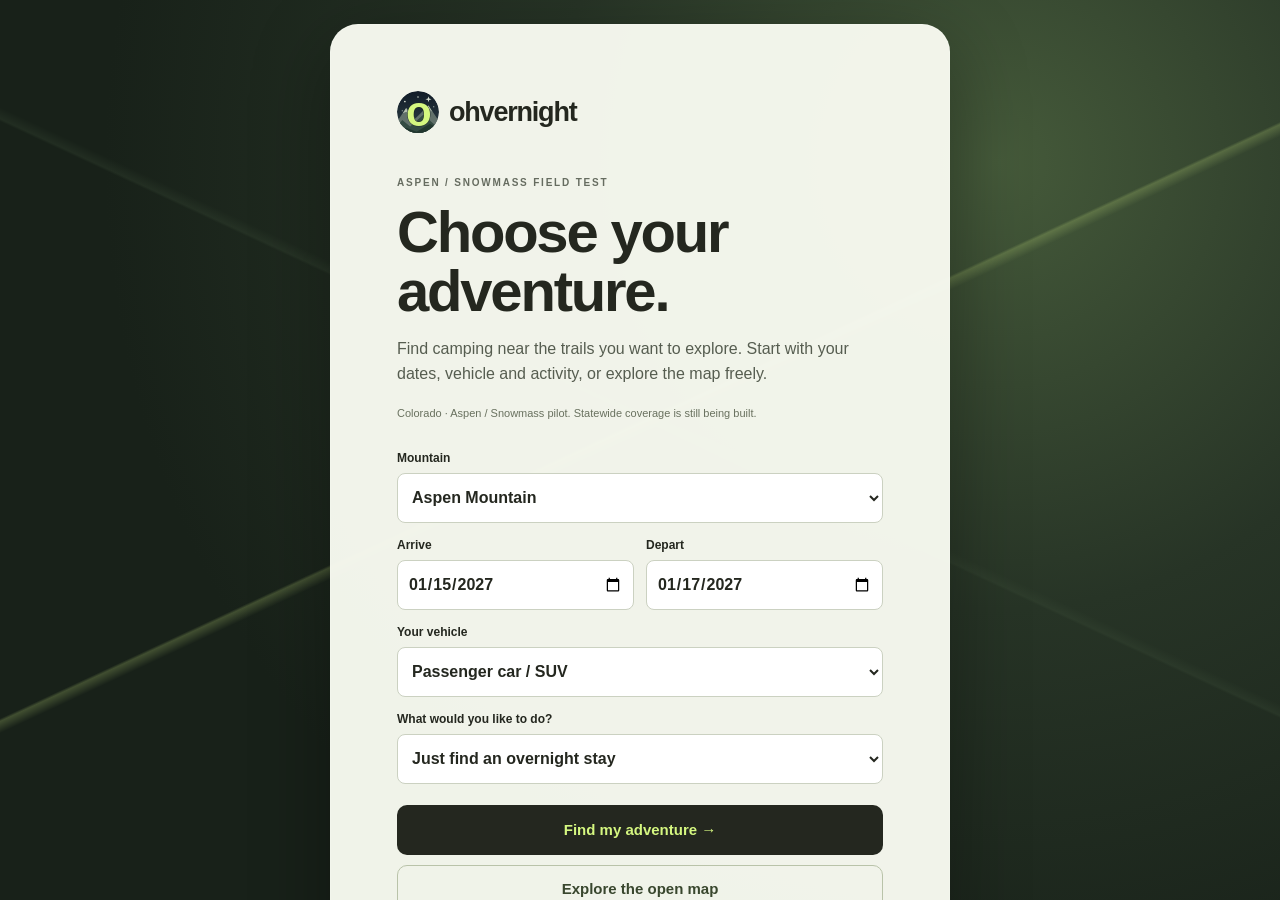
==== v2/index.html @ 372dfa8c "Add files via upload" ====
<!doctype html>
<html lang="en"><head>
<meta charset="utf-8"><meta name="viewport" content="width=device-width,initial-scale=1,viewport-fit=cover">
<meta name="description" content="Find an overnight plan near Aspen Snowmass. Compare vehicle access, seasonal restrictions and room backups on a satellite map.">
<meta name="robots" content="noindex,nofollow"><meta name="theme-color" content="#20241e">
<title>ohvernight v2 — Stay close. Know before you go.</title><link rel="icon" type="image/png" sizes="32x32" href="./favicon.png"><link rel="icon" type="image/svg+xml" sizes="any" href="./favicon.svg">
<link rel="stylesheet" href="./vendor/leaflet.css"><link rel="stylesheet" href="./styles.css?v=adventure-20260926">
</head><body>
<main id="app">
<section id="landing" class="landing" aria-labelledby="landing-title">
<div class="landing-card">
<a class="landing-brand" href="./" aria-label="ohvernight home"><img src="./assets/logo-mark.svg" width="42" height="42" alt="">ohvernight</a>
<span class="eyebrow">ASPEN / SNOWMASS FIELD TEST</span>
<h1 id="landing-title">Choose your adventure.</h1>
<p class="landing-lead">Find camping near the trails you want to explore. Start with your dates, vehicle and activity, or explore the map freely.</p>
<p class="landing-note">Colorado · Aspen / Snowmass pilot. Statewide coverage is still being built.</p>
<form id="landing-trip-form" class="landing-form">
<label>Mountain<select id="landing-resort"><option value="aspen">Aspen Mountain</option><option value="highlands">Aspen Highlands</option><option value="buttermilk">Buttermilk</option><option value="snowmass">Snowmass</option></select></label>
<div class="date-fields"><label>Arrive<input id="landing-arrive" type="date" required></label><label>Depart<input id="landing-depart" type="date" required></label></div>
<label>Your vehicle<select id="landing-vehicle"><option value="passenger_car">Passenger car / SUV</option><option value="high_clearance">High-clearance vehicle</option><option value="motorhome">Motorhome / RV</option></select></label>
<label>What would you like to do?<select id="landing-activity"><option value="">Just find an overnight stay</option></select></label>
<p id="landing-error" class="error" role="alert" hidden></p><button class="primary" type="submit">Find my adventure →</button>
</form>
<button id="landing-explore" class="landing-secondary" type="button">Explore the open map</button>
<p class="landing-note"><a href="./regions/douglas-co/">Explore Douglas County dirt biking & camping →</a> · field-test edition</p>
<p class="landing-note">The map helps you research. It does not replace the official source, current conditions, or local confirmation.</p>
</div>
</section>
<div id="map" aria-label="Interactive map of overnight options near Aspen Snowmass"></div>
<dialog id="adventure-dialog" aria-labelledby="adventure-title"><header><h1 id="adventure-title">Camping near your activity</h1><button id="close-adventure" class="close" type="button" aria-label="Close adventure results">×</button></header><p id="adventure-summary" role="status"></p><p class="muted">Research suggestions, not verified itineraries. Camping date and vehicle conflicts are shown. Trail use dates, closures and connecting access still need review. Distances are straight-line to mapped segments, not trailheads.</p><div id="adventure-results"></div><button id="change-adventure" class="primary" type="button">Change my adventure</button></dialog>
<header class="topbar"><a class="brand" href="./" aria-label="ohvernight home"><img class="brand-mark" src="./assets/logo-mark.svg" width="32" height="32" alt="">ohvernight<span class="beta">FIELD TEST</span></a><div class="topbar-actions"><button id="back-planner" class="back-button" type="button">Plan a trip</button><button id="edit-trip" class="trip-button" aria-haspopup="dialog"><span id="trip-caption">Aspen Mountain · Jan 15–17</span><span class="edit-label">Edit trip ↗</span></button></div></header>
<div class="map-tools" aria-label="Map controls"><div class="basemaps"><button id="satellite" aria-pressed="true">Satellite</button><button id="terrain" aria-pressed="false">Topo</button></div><button id="fit" aria-label="Fit all locations on map">Fit area</button><button id="zoom-in" aria-label="Zoom in">+</button><button id="zoom-out" aria-label="Zoom out">−</button></div>
<p id="map-status" class="map-status" role="status" hidden></p>
<button id="open-layers" class="back-button layers-button" type="button" aria-haspopup="dialog">Layers & legend</button>
<button id="open-trails" class="back-button trails-button" type="button" aria-haspopup="dialog">Find trails</button>
<dialog id="trail-browser" aria-labelledby="trail-browser-title">
<header><h1 id="trail-browser-title">Find a trail</h1><button id="close-trails" class="close" type="button" aria-label="Close trail search">×</button></header>
<p class="muted">Aspen-area Forest Service trails. Search here without hiding any map layers.</p>
<label>Trail name or number<input id="trail-query" type="search" placeholder="Try Snowmass" autocomplete="off"></label>
<label>Activity<select id="trail-activity"><option value="">All activities</option></select></label>
<p class="muted">Activity matches have a published managed or accepted use record. Dates, restrictions and current access still need checking.</p>
<p id="trail-results-count" role="status"></p><div id="trail-results"></div>
</dialog>
<dialog id="map-legend" class="map-legend" aria-labelledby="legend-title">
<div class="legend-heading"><div><span class="eyebrow">OPEN MAP</span><h2 id="legend-title">Layers & legend</h2></div><button id="legend-close" type="button" aria-label="Close layers">×</button></div>
<div id="legend-content">
<p class="legend-intro">Turn layers on or off. Colors explain what the map can tell you; they do not prove a place is legal to camp.</p>
<p class="legend-intro">All layers start on. Dates and vehicle choices do not hide map features. Tap a road or shaded area to learn more.</p>
<div id="legend-layers"></div>
<p id="layer-trip-status" class="legend-status"></p>
<p id="inventory-status" class="legend-status"></p>
</div>
</dialog>
<section id="sheet" class="sheet" aria-label="Overnight trip planner">
<div class="sheet-header"><button id="sheet-toggle" class="sheet-toggle" aria-expanded="false"><span class="handle" aria-hidden="true"></span><span class="eyebrow">ASPEN / SNOWMASS</span><span class="sheet-title">Find your overnight.<span id="sheet-action">Expand ↑</span></span></button><p id="results-summary" role="status">Loading sourced places…</p></div>
<div class="sheet-body">
<div id="trip-insight" class="insight"></div>
<details id="source-health" class="source-health" open><summary>What has been checked?</summary><div id="source-health-content"></div></details>
<nav class="filters" aria-label="Stay type"><button data-kind="all" aria-pressed="true">All</button><button data-kind="campground" aria-pressed="false">Campgrounds</button><button data-kind="dispersed" aria-pressed="false">Dispersed</button><button data-kind="lodging" aria-pressed="false">Rooms</button></nav>
<label class="check"><input id="show-conflicts" type="checkbox" checked> Include date / vehicle / stay-limit conflicts</label>
<section id="saved-plan" class="saved-plan" aria-label="Your saved plan"></section>
<div id="list" aria-label="Overnight locations"></div>
<section id="detail" class="detail" aria-live="polite"></section>
<footer><p>Availability is not checked. Satellite imagery does not show current snow or road conditions. List filters affect the list only; map layers have their own switches.</p><details><summary>Data & credits</summary><p>Imagery / topo: <a href="https://www.usgs.gov/programs/national-geospatial-program/national-map" target="_blank" rel="noopener noreferrer">USGS The National Map</a>. Location geometry: <a href="https://www.openstreetmap.org/copyright" target="_blank" rel="noopener noreferrer">© OpenStreetMap contributors</a>, ODbL.</p><p><a href="./overnight-options.json" download>Location data</a> · <a href="./map-data.json" download>Map source data</a> · <a href="./map-data-v2.json" download>Research data</a></p><p>Research areas are dated screening results, not campsite approvals. Camping assumes sleeping inside your vehicle; rooms are separate backups.</p></details></footer>
</div></section>
<dialog id="trip-dialog" aria-labelledby="trip-title"><form id="trip-form"><header><div><span class="eyebrow">MAKE IT YOUR TRIP</span><h1 id="trip-title">Where are you headed?</h1></div><button id="close-trip" type="button" class="close" aria-label="Close trip settings">×</button></header><label>Mountain<select id="resort"><option value="aspen">Aspen Mountain</option><option value="highlands">Aspen Highlands</option><option value="buttermilk">Buttermilk</option><option value="snowmass">Snowmass</option></select></label><div class="date-fields"><label>Arrive<input id="arrive" type="date" value="2027-01-15" required></label><label>Depart<input id="depart" type="date" value="2027-01-17" required></label></div><label>Your vehicle<select id="vehicle"><option value="passenger_car">Passenger car / SUV</option><option value="high_clearance">High-clearance vehicle</option><option value="motorhome">Motorhome / RV</option></select></label><p class="muted">We check mapped vehicle seasons and published setup requirements. Current snow, availability and overnight permission still need confirmation.</p><p id="trip-error" class="error" role="alert" hidden></p><button class="primary" type="submit">Update my trip →</button></form></dialog>
<noscript><p class="map-status">JavaScript is required to load places and evaluate your trip.</p></noscript>
</main><script src="./vendor/leaflet.js"></script><script src="./trip-rules.js"></script><script src="./trust.js?v=ridb-20260925"></script><script src="./map-layers.js?v=trails-20260925"></script><script src="./trail-discovery.js?v=adventure-20260926"></script><script src="./app.js?v=adventure-20260926"></script></body></html>
---- v2/vendor/leaflet.css ----
/* required styles */

.leaflet-pane,
.leaflet-tile,
.leaflet-marker-icon,
.leaflet-marker-shadow,
.leaflet-tile-container,
.leaflet-pane > svg,
.leaflet-pane > canvas,
.leaflet-zoom-box,
.leaflet-image-layer,
.leaflet-layer {
	position: absolute;
	left: 0;
	top: 0;
	}
.leaflet-container {
	overflow: hidden;
	}
.leaflet-tile,
.leaflet-marker-icon,
.leaflet-marker-shadow {
	-webkit-user-select: none;
	   -moz-user-select: none;
	        user-select: none;
	  -webkit-user-drag: none;
	}
/* Prevents IE11 from highlighting tiles in blue */
.leaflet-tile::selection {
	background: transparent;
}
/* Safari renders non-retina tile on retina better with this, but Chrome is worse */
.leaflet-safari .leaflet-tile {
	image-rendering: -webkit-optimize-contrast;
	}
/* hack that prevents hw layers "stretching" when loading new tiles */
.leaflet-safari .leaflet-tile-container {
	width: 1600px;
	height: 1600px;
	-webkit-transform-origin: 0 0;
	}
.leaflet-marker-icon,
.leaflet-marker-shadow {
	display: block;
	}
/* .leaflet-container svg: reset svg max-width decleration shipped in Joomla! (joomla.org) 3.x */
/* .leaflet-container img: map is broken in FF if you have max-width: 100% on tiles */
.leaflet-container .leaflet-overlay-pane svg {
	max-width: none !important;
	max-height: none !important;
	}
.leaflet-container .leaflet-marker-pane img,
.leaflet-container .leaflet-shadow-pane img,
.leaflet-container .leaflet-tile-pane img,
.leaflet-container img.leaflet-image-layer,
.leaflet-container .leaflet-tile {
	max-width: none !important;
	max-height: none !important;
	width: auto;
	padding: 0;
	}

.leaflet-container img.leaflet-tile {
	/* See: https://bugs.chromium.org/p/chromium/issues/detail?id=600120 */
	mix-blend-mode: plus-lighter;
}

.leaflet-container.leaflet-touch-zoom {
	-ms-touch-action: pan-x pan-y;
	touch-action: pan-x pan-y;
	}
.leaflet-container.leaflet-touch-drag {
	-ms-touch-action: pinch-zoom;
	/* Fallback for FF which doesn't support pinch-zoom */
	touch-action: none;
	touch-action: pinch-zoom;
}
.leaflet-container.leaflet-touch-drag.leaflet-touch-zoom {
	-ms-touch-action: none;
	touch-action: none;
}
.leaflet-container {
	-webkit-tap-highlight-color: transparent;
}
.leaflet-container a {
	-webkit-tap-highlight-color: rgba(51, 181, 229, 0.4);
}
.leaflet-tile {
	filter: inherit;
	visibility: hidden;
	}
.leaflet-tile-loaded {
	visibility: inherit;
	}
.leaflet-zoom-box {
	width: 0;
	height: 0;
	-moz-box-sizing: border-box;
	     box-sizing: border-box;
	z-index: 800;
	}
/* workaround for https://bugzilla.mozilla.org/show_bug.cgi?id=888319 */
.leaflet-overlay-pane svg {
	-moz-user-select: none;
	}

.leaflet-pane         { z-index: 400; }

.leaflet-tile-pane    { z-index: 200; }
.leaflet-overlay-pane { z-index: 400; }
.leaflet-shadow-pane  { z-index: 500; }
.leaflet-marker-pane  { z-index: 600; }
.leaflet-tooltip-pane   { z-index: 650; }
.leaflet-popup-pane   { z-index: 700; }

.leaflet-map-pane canvas { z-index: 100; }
.leaflet-map-pane svg    { z-index: 200; }

.leaflet-vml-shape {
	width: 1px;
	height: 1px;
	}
.lvml {
	behavior: url(#default#VML);
	display: inline-block;
	position: absolute;
	}


/* control positioning */

.leaflet-control {
	position: relative;
	z-index: 800;
	pointer-events: visiblePainted; /* IE 9-10 doesn't have auto */
	pointer-events: auto;
	}
.leaflet-top,
.leaflet-bottom {
	position: absolute;
	z-index: 1000;
	pointer-events: none;
	}
.leaflet-top {
	top: 0;
	}
.leaflet-right {
	right: 0;
	}
.leaflet-bottom {
	bottom: 0;
	}
.leaflet-left {
	left: 0;
	}
.leaflet-control {
	float: left;
	clear: both;
	}
.leaflet-right .leaflet-control {
	float: right;
	}
.leaflet-top .leaflet-control {
	margin-top: 10px;
	}
.leaflet-bottom .leaflet-control {
	margin-bottom: 10px;
	}
.leaflet-left .leaflet-control {
	margin-left: 10px;
	}
.leaflet-right .leaflet-control {
	margin-right: 10px;
	}


/* zoom and fade animations */

.leaflet-fade-anim .leaflet-popup {
	opacity: 0;
	-webkit-transition: opacity 0.2s linear;
	   -moz-transition: opacity 0.2s linear;
	        transition: opacity 0.2s linear;
	}
.leaflet-fade-anim .leaflet-map-pane .leaflet-popup {
	opacity: 1;
	}
.leaflet-zoom-animated {
	-webkit-transform-origin: 0 0;
	    -ms-transform-origin: 0 0;
	        transform-origin: 0 0;
	}
svg.leaflet-zoom-animated {
	will-change: transform;
}

.leaflet-zoom-anim .leaflet-zoom-animated {
	-webkit-transition: -webkit-transform 0.25s cubic-bezier(0,0,0.25,1);
	   -moz-transition:    -moz-transform 0.25s cubic-bezier(0,0,0.25,1);
	        transition:         transform 0.25s cubic-bezier(0,0,0.25,1);
	}
.leaflet-zoom-anim .leaflet-tile,
.leaflet-pan-anim .leaflet-tile {
	-webkit-transition: none;
	   -moz-transition: none;
	        transition: none;
	}

.leaflet-zoom-anim .leaflet-zoom-hide {
	visibility: hidden;
	}


/* cursors */

.leaflet-interactive {
	cursor: pointer;
	}
.leaflet-grab {
	cursor: -webkit-grab;
	cursor:    -moz-grab;
	cursor:         grab;
	}
.leaflet-crosshair,
.leaflet-crosshair .leaflet-interactive {
	cursor: crosshair;
	}
.leaflet-popup-pane,
.leaflet-control {
	cursor: auto;
	}
.leaflet-dragging .leaflet-grab,
.leaflet-dragging .leaflet-grab .leaflet-interactive,
.leaflet-dragging .leaflet-marker-draggable {
	cursor: move;
	cursor: -webkit-grabbing;
	cursor:    -moz-grabbing;
	cursor:         grabbing;
	}

/* marker & overlays interactivity */
.leaflet-marker-icon,
.leaflet-marker-shadow,
.leaflet-image-layer,
.leaflet-pane > svg path,
.leaflet-tile-container {
	pointer-events: none;
	}

.leaflet-marker-icon.leaflet-interactive,
.leaflet-image-layer.leaflet-interactive,
.leaflet-pane > svg path.leaflet-interactive,
svg.leaflet-image-layer.leaflet-interactive path {
	pointer-events: visiblePainted; /* IE 9-10 doesn't have auto */
	pointer-events: auto;
	}

/* visual tweaks */

.leaflet-container {
	background: #ddd;
	outline-offset: 1px;
	}
.leaflet-container a {
	color: #0078A8;
	}
.leaflet-zoom-box {
	border: 2px dotted #38f;
	background: rgba(255,255,255,0.5);
	}


/* general typography */
.leaflet-container {
	font-family: "Helvetica Neue", Arial, Helvetica, sans-serif;
	font-size: 12px;
	font-size: 0.75rem;
	line-height: 1.5;
	}


/* general toolbar styles */

.leaflet-bar {
	box-shadow: 0 1px 5px rgba(0,0,0,0.65);
	border-radius: 4px;
	}
.leaflet-bar a {
	background-color: #fff;
	border-bottom: 1px solid #ccc;
	width: 26px;
	height: 26px;
	line-height: 26px;
	display: block;
	text-align: center;
	text-decoration: none;
	color: black;
	}
.leaflet-bar a,
.leaflet-control-layers-toggle {
	background-position: 50% 50%;
	background-repeat: no-repeat;
	display: block;
	}
.leaflet-bar a:hover,
.leaflet-bar a:focus {
	background-color: #f4f4f4;
	}
.leaflet-bar a:first-child {
	border-top-left-radius: 4px;
	border-top-right-radius: 4px;
	}
.leaflet-bar a:last-child {
	border-bottom-left-radius: 4px;
	border-bottom-right-radius: 4px;
	border-bottom: none;
	}
.leaflet-bar a.leaflet-disabled {
	cursor: default;
	background-color: #f4f4f4;
	color: #bbb;
	}

.leaflet-touch .leaflet-bar a {
	width: 30px;
	height: 30px;
	line-height: 30px;
	}
.leaflet-touch .leaflet-bar a:first-child {
	border-top-left-radius: 2px;
	border-top-right-radius: 2px;
	}
.leaflet-touch .leaflet-bar a:last-child {
	border-bottom-left-radius: 2px;
	border-bottom-right-radius: 2px;
	}

/* zoom control */

.leaflet-control-zoom-in,
.leaflet-control-zoom-out {
	font: bold 18px 'Lucida Console', Monaco, monospace;
	text-indent: 1px;
	}

.leaflet-touch .leaflet-control-zoom-in, .leaflet-touch .leaflet-control-zoom-out  {
	font-size: 22px;
	}


/* layers control */

.leaflet-control-layers {
	box-shadow: 0 1px 5px rgba(0,0,0,0.4);
	background: #fff;
	border-radius: 5px;
	}
.leaflet-control-layers-toggle {
	background-image: url(images/layers.png);
	width: 36px;
	height: 36px;
	}
.leaflet-retina .leaflet-control-layers-toggle {
	background-image: url(images/layers-2x.png);
	background-size: 26px 26px;
	}
.leaflet-touch .leaflet-control-layers-toggle {
	width: 44px;
	height: 44px;
	}
.leaflet-control-layers .leaflet-control-layers-list,
.leaflet-control-layers-expanded .leaflet-control-layers-toggle {
	display: none;
	}
.leaflet-control-layers-expanded .leaflet-control-layers-list {
	display: block;
	position: relative;
	}
.leaflet-control-layers-expanded {
	padding: 6px 10px 6px 6px;
	color: #333;
	background: #fff;
	}
.leaflet-control-layers-scrollbar {
	overflow-y: scroll;
	overflow-x: hidden;
	padding-right: 5px;
	}
.leaflet-control-layers-selector {
	margin-top: 2px;
	position: relative;
	top: 1px;
	}
.leaflet-control-layers label {
	display: block;
	font-size: 13px;
	font-size: 1.08333em;
	}
.leaflet-control-layers-separator {
	height: 0;
	border-top: 1px solid #ddd;
	margin: 5px -10px 5px -6px;
	}

/* Default icon URLs */
.leaflet-default-icon-path { /* used only in path-guessing heuristic, see L.Icon.Default */
	background-image: url(images/marker-icon.png);
	}


/* attribution and scale controls */

.leaflet-container .leaflet-control-attribution {
	background: #fff;
	background: rgba(255, 255, 255, 0.8);
	margin: 0;
	}
.leaflet-control-attribution,
.leaflet-control-scale-line {
	padding: 0 5px;
	color: #333;
	line-height: 1.4;
	}
.leaflet-control-attribution a {
	text-decoration: none;
	}
.leaflet-control-attribution a:hover,
.leaflet-control-attribution a:focus {
	text-decoration: underline;
	}
.leaflet-attribution-flag {
	display: inline !important;
	vertical-align: baseline !important;
	width: 1em;
	height: 0.6669em;
	}
.leaflet-left .leaflet-control-scale {
	margin-left: 5px;
	}
.leaflet-bottom .leaflet-control-scale {
	margin-bottom: 5px;
	}
.leaflet-control-scale-line {
	border: 2px solid #777;
	border-top: none;
	line-height: 1.1;
	padding: 2px 5px 1px;
	white-space: nowrap;
	-moz-box-sizing: border-box;
	     box-sizing: border-box;
	background: rgba(255, 255, 255, 0.8);
	text-shadow: 1px 1px #fff;
	}
.leaflet-control-scale-line:not(:first-child) {
	border-top: 2px solid #777;
	border-bottom: none;
	margin-top: -2px;
	}
.leaflet-control-scale-line:not(:first-child):not(:last-child) {
	border-bottom: 2px solid #777;
	}

.leaflet-touch .leaflet-control-attribution,
.leaflet-touch .leaflet-control-layers,
.leaflet-touch .leaflet-bar {
	box-shadow: none;
	}
.leaflet-touch .leaflet-control-layers,
.leaflet-touch .leaflet-bar {
	border: 2px solid rgba(0,0,0,0.2);
	background-clip: padding-box;
	}


/* popup */

.leaflet-popup {
	position: absolute;
	text-align: center;
	margin-bottom: 20px;
	}
.leaflet-popup-content-wrapper {
	padding: 1px;
	text-align: left;
	border-radius: 12px;
	}
.leaflet-popup-content {
	margin: 13px 24px 13px 20px;
	line-height: 1.3;
	font-size: 13px;
	font-size: 1.08333em;
	min-height: 1px;
	}
.leaflet-popup-content p {
	margin: 17px 0;
	margin: 1.3em 0;
	}
.leaflet-popup-tip-container {
	width: 40px;
	height: 20px;
	position: absolute;
	left: 50%;
	margin-top: -1px;
	margin-left: -20px;
	overflow: hidden;
	pointer-events: none;
	}
.leaflet-popup-tip {
	width: 17px;
	height: 17px;
	padding: 1px;

	margin: -10px auto 0;
	pointer-events: auto;

	-webkit-transform: rotate(45deg);
	   -moz-transform: rotate(45deg);
	    -ms-transform: rotate(45deg);
	        transform: rotate(45deg);
	}
.leaflet-popup-content-wrapper,
.leaflet-popup-tip {
	background: white;
	color: #333;
	box-shadow: 0 3px 14px rgba(0,0,0,0.4);
	}
.leaflet-container a.leaflet-popup-close-button {
	position: absolute;
	top: 0;
	right: 0;
	border: none;
	text-align: center;
	width: 24px;
	height: 24px;
	font: 16px/24px Tahoma, Verdana, sans-serif;
	color: #757575;
	text-decoration: none;
	background: transparent;
	}
.leaflet-container a.leaflet-popup-close-button:hover,
.leaflet-container a.leaflet-popup-close-button:focus {
	color: #585858;
	}
.leaflet-popup-scrolled {
	overflow: auto;
	}

.leaflet-oldie .leaflet-popup-content-wrapper {
	-ms-zoom: 1;
	}
.leaflet-oldie .leaflet-popup-tip {
	width: 24px;
	margin: 0 auto;

	-ms-filter: "progid:DXImageTransform.Microsoft.Matrix(M11=0.70710678, M12=0.70710678, M21=-0.70710678, M22=0.70710678)";
	filter: progid:DXImageTransform.Microsoft.Matrix(M11=0.70710678, M12=0.70710678, M21=-0.70710678, M22=0.70710678);
	}

.leaflet-oldie .leaflet-control-zoom,
.leaflet-oldie .leaflet-control-layers,
.leaflet-oldie .leaflet-popup-content-wrapper,
.leaflet-oldie .leaflet-popup-tip {
	border: 1px solid #999;
	}


/* div icon */

.leaflet-div-icon {
	background: #fff;
	border: 1px solid #666;
	}


/* Tooltip */
/* Base styles for the element that has a tooltip */
.leaflet-tooltip {
	position: absolute;
	padding: 6px;
	background-color: #fff;
	border: 1px solid #fff;
	border-radius: 3px;
	color: #222;
	white-space: nowrap;
	-webkit-user-select: none;
	-moz-user-select: none;
	-ms-user-select: none;
	user-select: none;
	pointer-events: none;
	box-shadow: 0 1px 3px rgba(0,0,0,0.4);
	}
.leaflet-tooltip.leaflet-interactive {
	cursor: pointer;
	pointer-events: auto;
	}
.leaflet-tooltip-top:before,
.leaflet-tooltip-bottom:before,
.leaflet-tooltip-left:before,
.leaflet-tooltip-right:before {
	position: absolute;
	pointer-events: none;
	border: 6px solid transparent;
	background: transparent;
	content: "";
	}

/* Directions */

.leaflet-tooltip-bottom {
	margin-top: 6px;
}
.leaflet-tooltip-top {
	margin-top: -6px;
}
.leaflet-tooltip-bottom:before,
.leaflet-tooltip-top:before {
	left: 50%;
	margin-left: -6px;
	}
.leaflet-tooltip-top:before {
	bottom: 0;
	margin-bottom: -12px;
	border-top-color: #fff;
	}
.leaflet-tooltip-bottom:before {
	top: 0;
	margin-top: -12px;
	margin-left: -6px;
	border-bottom-color: #fff;
	}
.leaflet-tooltip-left {
	margin-left: -6px;
}
.leaflet-tooltip-right {
	margin-left: 6px;
}
.leaflet-tooltip-left:before,
.leaflet-tooltip-right:before {
	top: 50%;
	margin-top: -6px;
	}
.leaflet-tooltip-left:before {
	right: 0;
	margin-right: -12px;
	border-left-color: #fff;
	}
.leaflet-tooltip-right:before {
	left: 0;
	margin-left: -12px;
	border-right-color: #fff;
	}

/* Printing */

@media print {
	/* Prevent printers from removing background-images of controls. */
	.leaflet-control {
		-webkit-print-color-adjust: exact;
		print-color-adjust: exact;
		}
	}
---- v2/styles.css ----
:root{color-scheme:light;--ink:#24271f;--muted:#666c60;--line:#e2e4dc;--paper:#fafbf6;--lime:#d5f780;--red:#a24733;--amber:#856419;font:15px/1.5 -apple-system,BlinkMacSystemFont,'Segoe UI',sans-serif;color:var(--ink)}*{box-sizing:border-box}body{margin:0}button,input,select{font:inherit}button{cursor:pointer}button,a,input,select,summary{-webkit-tap-highlight-color:transparent}button:focus-visible,a:focus-visible,summary:focus-visible{outline:3px solid #567824;outline-offset:3px}button{color:inherit}a{color:inherit;text-underline-offset:3px}p,h1,h2,h3{margin:0}button{min-height:44px}button:disabled{opacity:.55;cursor:default}[hidden]{display:none!important}#app,#map{position:fixed;inset:0}#map{background:#343e30;z-index:0}#map .leaflet-container{font:inherit}.topbar{position:absolute;top:max(20px,env(safe-area-inset-top));left:24px;right:24px;display:flex;align-items:center;justify-content:space-between;gap:20px;z-index:500;pointer-events:none}.topbar>*{pointer-events:auto}.brand{display:flex;align-items:center;gap:9px;color:white;text-decoration:none;font-size:27px;font-weight:750;letter-spacing:-1.3px;text-shadow:0 2px 12px #0009}.brand-mark{display:inline-flex;width:32px;height:32px;align-items:center;justify-content:center;background:var(--lime);color:#27331b;border-radius:50%;font-size:32px;line-height:1;text-shadow:none;box-shadow:inset -8px 1px 0 #a1c650}.beta{font-size:9px;letter-spacing:1.1px;font-weight:600;border:1px solid #ffffff75;border-radius:4px;padding:3px 5px;margin-left:7px}.trip-button{background:#fafbf6f5;border:0;border-radius:50px;padding:12px 18px;box-shadow:0 4px 24px #0002;display:flex;align-items:center;gap:25px;font-size:13px;font-weight:650}.edit-label{color:#596544;font-size:12px}.sheet{position:absolute;top:90px;bottom:22px;left:24px;width:380px;z-index:500;display:flex;flex-direction:column;overflow:hidden;border-radius:20px;background:var(--paper);box-shadow:0 12px 48px #0003}.sheet-header{padding:24px 22px 18px;border-bottom:1px solid var(--line);flex:none}.sheet-toggle{width:100%;text-align:left;background:none;border:0;padding:0;cursor:default}.eyebrow{font-size:10px;font-weight:750;letter-spacing:1.8px;color:var(--muted);display:block}.sheet-title{display:flex;justify-content:space-between;align-items:center;font-size:25px;font-weight:700;letter-spacing:-.9px;margin-top:4px}#sheet-action,.handle{display:none}#results-summary{font-size:12px;color:var(--muted);margin-top:8px}.sheet-body{overflow-y:auto;overscroll-behavior:contain;padding:18px 20px 24px;scrollbar-width:thin}.insight{border-left:3px solid #9bbb68;padding:2px 0 2px 12px;font-size:13px;margin-bottom:17px}.insight strong{display:block;font-size:14px;margin-bottom:4px}.text-button{border:0;background:none;text-decoration:underline;padding:3px 0;font-size:12px;min-height:35px}.filters{display:flex;gap:4px;background:#ecefe6;border-radius:30px;padding:4px}.filters button{border:0;border-radius:24px;background:transparent;padding:6px 10px;font-size:12px;min-height:36px;flex:1}.filters button[aria-pressed=true]{background:var(--ink);color:white}.check{font-size:12px;display:flex;align-items:center;gap:8px;margin:10px 0;min-height:36px}.check input{accent-color:#567824;width:17px;height:17px}.place-card{display:block;width:100%;text-align:left;border:1px solid var(--line);border-radius:12px;padding:14px;background:white;margin:9px 0;transition:border-color .15s,background .15s}.place-card[aria-pressed=true]{border-color:#526a32;background:#f1f6e7;box-shadow:inset 3px 0 #5c7639}.card-top{display:flex;align-items:center;justify-content:space-between;gap:8px;font-size:10px;font-weight:650;color:var(--muted);letter-spacing:.3px}.place-card h3{font-size:15px;line-height:1.3;margin:7px 0;font-weight:650;letter-spacing:-.25px}.status{font-size:11px;display:inline-block;color:var(--amber);background:#f5edd5;padding:3px 7px;border-radius:5px}.status.conflict{color:var(--red);background:#f5e6de}.distance{font-weight:400;letter-spacing:0;font-size:11px;white-space:nowrap}.saved-plan:empty{display:none}.saved-plan{margin:16px 0;border:1px solid #c4d2aa;padding:12px;border-radius:10px;background:#eef4e4;font-size:12px}.saved-plan h2{font-size:12px;text-transform:uppercase;letter-spacing:1px;margin-bottom:8px}.plan-row{display:flex;gap:8px;align-items:center;margin-top:8px}.plan-row span{flex:1}.plan-row button{background:none;border:0;font-size:12px}.plan-row small{display:block;color:var(--muted)}.detail{margin-top:22px;padding-top:20px;border-top:1px solid var(--line)}.detail h2{font-size:22px;line-height:1.2;letter-spacing:-.5px;margin:8px 0 12px}.detail p{font-size:13px;margin:12px 0}.detail ul{padding-left:17px;font-size:12px;color:var(--muted)}.detail .why{font-size:14px;border-left:3px solid #a8bc80;padding-left:12px}.detail h3{font-size:12px;margin-top:17px;text-transform:uppercase;letter-spacing:.8px}.actions{display:flex;gap:8px;margin:15px 0}.actions button{flex:1;border:1px solid #cbd1bf;border-radius:8px;background:#edf3e3;font-size:12px;padding:8px}.actions button[aria-pressed=true]{background:var(--ink);color:var(--lime)}.links{display:flex;gap:15px;flex-wrap:wrap;font-size:12px}.links a{display:inline-flex;align-items:center;min-height:44px}details{font-size:12px;margin-top:16px}summary{cursor:pointer;min-height:35px}footer{font-size:11px;color:var(--muted);margin-top:26px;padding-top:16px;border-top:1px solid var(--line)}footer p{margin:7px 0}.map-tools{position:absolute;right:24px;bottom:42px;z-index:500;display:flex;gap:6px;align-items:center}.map-tools button{border:0;border-radius:9px;background:#fafbf6;box-shadow:0 2px 12px #0002;padding:10px 13px;font-size:12px}.basemaps{display:flex;padding:3px;border-radius:12px;background:var(--ink)}.basemaps button{background:transparent;color:#e4e9da;box-shadow:none;min-height:38px}.basemaps button[aria-pressed=true]{background:var(--lime);color:#27331b}.map-status{position:absolute;right:20px;top:90px;z-index:500;max-width:320px;background:var(--paper);padding:12px 16px;border-radius:10px;font-size:12px;box-shadow:0 4px 20px #0002}.leaflet-control-attribution{font-size:10px!important;max-width:calc(100vw - 10px)}.leaflet-control-scale{margin-left:430px!important}.pin{border:0;background:none}.pin-badge{display:flex;align-items:center;justify-content:center;width:36px;height:36px;background:#f8faef;color:#313b21;border:2px solid #fff;border-radius:50%;box-shadow:0 3px 12px #0006;font-weight:750;font-size:14px}.pin.conflict .pin-badge{background:#eaded1;color:#703d30}.pin.active .pin-badge{background:var(--lime);color:#27331b;outline:3px solid #27331b;outline-offset:2px}.pin.resort .pin-badge{background:#263024;color:white;border-radius:9px;width:34px;height:34px}.map-label{background:#222b21e8;border:0;color:white;border-radius:5px;box-shadow:none;font-size:10px;font-weight:600;padding:3px 6px}.leaflet-tooltip:before{display:none}dialog{border:0;border-radius:22px;padding:28px;width:min(460px,calc(100vw - 24px));max-height:calc(100dvh - 30px);color:var(--ink);background:var(--paper);box-shadow:0 24px 80px #0005}dialog::backdrop{background:#17201099;backdrop-filter:blur(5px)}dialog header{display:flex;gap:10px;justify-content:space-between;align-items:flex-start;margin-bottom:22px}dialog h1{font-size:25px;letter-spacing:-.6px;line-height:1.2;margin-top:7px}.close{font-size:26px;border:0;background:none;padding:0 8px}dialog label{display:block;font-size:12px;font-weight:650;min-width:0;margin-top:14px}dialog input,dialog select{display:block;width:100%;min-width:0;height:50px;border:1px solid #cbd1c1;background:white;border-radius:8px;padding:10px;font-size:16px;color:var(--ink);margin-top:6px}dialog select{padding-right:25px}.date-fields{display:grid;grid-template-columns:1fr 1fr;gap:12px}.muted{color:var(--muted);font-size:12px;margin-top:18px}.primary{margin-top:22px;width:100%;border:0;border-radius:10px;background:var(--ink);color:var(--lime);padding:14px;font-weight:650}.error{font-size:13px;color:var(--red);margin-top:12px}.empty{font-size:13px;padding:20px 0;color:var(--muted)}
@media(max-width:760px){.topbar{top:max(12px,env(safe-area-inset-top));left:14px;right:14px;gap:10px;align-items:flex-start;flex-wrap:wrap}.brand{font-size:24px}.beta{font-size:8px}.brand-mark{height:28px;width:28px;font-size:28px}.trip-button{font-size:12px;padding:9px 13px;gap:12px;min-height:42px;width:100%;justify-content:space-between}.topbar:before{content:'';position:absolute;inset:-25px -15px -15px;background:linear-gradient(#101a12b0,transparent);z-index:-1;pointer-events:none}.sheet{left:0;right:0;bottom:0;top:auto;width:auto;height:30dvh;min-height:205px;border-radius:22px 22px 0 0;transition:height .2s}.sheet.expanded{height:72dvh;min-height:0}.sheet-header{padding:10px 20px 13px}.sheet-toggle{cursor:pointer;min-height:52px}.handle{display:block;width:36px;height:4px;background:#cbd0c0;border-radius:10px;margin:0 auto 12px}.sheet-title{font-size:24px}.sheet-header .eyebrow{font-size:9px}.sheet-body{padding:14px 20px calc(22px + env(safe-area-inset-bottom))}#sheet-action{display:block;font-size:11px;color:var(--muted);letter-spacing:0;font-weight:500}.map-tools{right:12px;bottom:calc(max(30dvh,205px) + 28px);gap:4px}.map-tools button{padding:7px 11px}.map-tools #zoom-in,.map-tools #zoom-out{display:none}.leaflet-control-attribution{position:fixed;bottom:max(30dvh,205px);right:0;font-size:8px!important;line-height:1.4!important;max-width:100vw}.leaflet-control-scale{display:none}.map-status{top:112px;left:14px;right:14px;max-width:none}.sheet.expanded~*{pointer-events:auto}body.sheet-open .map-tools{display:none}body.sheet-open .leaflet-control-attribution{bottom:72dvh}body.sheet-open .topbar{pointer-events:none}body.sheet-open .topbar>*{pointer-events:auto}.place-card{padding:14px}.map-label{font-size:9px}.date-fields{grid-template-columns:1fr 1fr}dialog{padding:22px}dialog h1{font-size:23px}}
@media(max-width:360px){.date-fields{grid-template-columns:1fr}.beta{display:none}.sheet-title{font-size:22px}}
@media(prefers-reduced-motion:reduce){*{transition:none!important;scroll-behavior:auto!important}}
.official-link{display:flex;align-items:center;justify-content:space-between;min-height:48px;padding:12px 14px;border-radius:9px;background:var(--ink);color:var(--lime);font-size:13px;font-weight:650;text-decoration:none;margin:0 0 16px}.official-link:hover{background:#3b4930}.plan-note{font-size:10px;margin-top:9px;color:var(--muted)}.links span{font-size:11px;color:var(--muted);align-self:center}

/* V2 uses the alpine night mark; the original site remains unchanged. */
.brand-mark{background:none;box-shadow:none;display:block;object-fit:contain}
.source-health,.layer-options{border:1px solid #cbd1c1;border-radius:9px;padding:10px 12px;margin:10px 0;font-size:12px;overflow-wrap:anywhere}
.source-health summary,.layer-options summary{cursor:pointer;font-weight:650}
.source-health p,.layer-options p{margin:8px 0;line-height:1.45}
.source-health a{color:inherit;text-underline-offset:3px}
.trust-warning{color:#79421c;font-weight:600}
.confidence-badge{display:block;width:fit-content;background:#e8eadf;border-radius:5px;padding:4px 7px;margin-top:9px;font-size:10px;line-height:1.4;white-space:normal}
.layer-options label{display:flex;align-items:center;gap:8px;min-height:40px}
.layer-options input{width:17px;height:17px;flex-shrink:0;accent-color:#4c652e}

/* Planner and open-map views */
body[data-view=planner] #map,body[data-view=planner] .topbar,body[data-view=planner] .map-tools,body[data-view=planner] .map-status,body[data-view=planner] .sheet,body[data-view=planner] .map-legend{visibility:hidden;pointer-events:none}
body[data-view=planner] #map{opacity:0}
body[data-view=map] .landing{display:none}
.landing{position:fixed;inset:0;z-index:1000;display:grid;place-items:center;padding:24px;background:radial-gradient(circle at 78% 18%,#455a3a 0,#273426 36%,#182119 72%);overflow:auto}
.landing:before{content:'';position:absolute;inset:0;opacity:.25;background:linear-gradient(155deg,transparent 48%,#b9d477 48.2%,transparent 49%),linear-gradient(25deg,transparent 52%,#40523c 52.2%,transparent 53%);pointer-events:none}
.landing-card{position:relative;width:min(620px,100%);padding:clamp(30px,7vw,66px);border:1px solid #ffffff26;border-radius:28px;background:#f8faf1f7;box-shadow:0 22px 80px #0005}
.landing-brand{display:flex;align-items:center;gap:10px;width:max-content;color:var(--ink);text-decoration:none;font-size:27px;font-weight:750;letter-spacing:-1.2px;margin-bottom:42px}.landing-brand img{width:42px;height:42px;object-fit:contain}
.landing-card h1{font-size:clamp(35px,6vw,58px);line-height:1.02;letter-spacing:-2.2px;max-width:520px;margin:12px 0 17px}.landing-lead{max-width:520px;font-size:16px;color:#565d50;line-height:1.55}.landing-form{margin-top:27px}.landing-form label{display:block;font-size:12px;font-weight:700;margin-top:13px}.landing-form input,.landing-form select{display:block;width:100%;height:50px;border:1px solid #cbd1c1;background:white;border-radius:8px;padding:10px;font-size:16px;color:var(--ink);margin-top:6px}.landing-form .primary{margin-top:21px}.landing-secondary{display:block;width:100%;border:1px solid #b9c3a9;border-radius:10px;background:transparent;padding:12px;color:#39472e;font-weight:650;margin-top:10px}.landing-note{font-size:11px;color:#69715f;line-height:1.45;margin-top:19px}.topbar-actions{display:flex;align-items:center;gap:9px}.back-button{border:0;border-radius:50px;background:#fafbf6f5;box-shadow:0 4px 24px #0002;padding:12px 16px;font-size:12px;font-weight:650}.map-legend{position:absolute;top:90px;right:24px;z-index:501;width:310px;padding:17px 17px 14px;border-radius:15px;background:var(--paper);box-shadow:0 8px 32px #0003}.legend-heading{display:flex;justify-content:space-between;align-items:flex-start;gap:15px}.legend-heading h2{font-size:20px;letter-spacing:-.5px;margin-top:3px}.legend-heading button{border:0;background:transparent;font-size:23px;line-height:1;min-height:32px;padding:0 4px;color:var(--muted)}.legend-intro{font-size:11px;line-height:1.45;color:var(--muted);margin:10px 0 12px}.legend-toggle{display:grid;grid-template-columns:17px 13px 1fr;gap:8px;align-items:start;padding:9px 0;border-top:1px solid var(--line)}.legend-toggle input{width:17px;height:17px;accent-color:#4c652e;margin:1px 0}.legend-toggle label{font-size:12px;line-height:1.25;cursor:pointer}.legend-toggle strong{display:block}.legend-toggle small{display:block;color:var(--muted);font-size:10px;line-height:1.3;margin-top:3px}.swatch{display:block;width:12px;height:12px;margin-top:3px;border-radius:3px;background:#88a075;border:1px solid #6e855d}.swatch.water{background:#73c5dc;border-color:#3e9ec4}.swatch.road{height:4px;margin-top:8px;background:#b9e66b;border:0;border-radius:0}.swatch.candidate{height:4px;margin-top:8px;background:#d5f780;border:0;border-top:2px dashed #7c963b;border-radius:0}.swatch.restriction{background:#d6604d;border-color:#a24435}.legend-status{font-size:10px;color:var(--muted);line-height:1.4;margin:11px 0 0}.map-legend.collapsed{width:50px;height:50px;padding:9px}.map-legend.collapsed .legend-heading h2,.map-legend.collapsed .legend-heading .eyebrow,.map-legend.collapsed .legend-intro,.map-legend.collapsed .legend-toggle,.map-legend.collapsed .legend-status{display:none}.map-legend.collapsed .legend-heading{justify-content:center}.map-legend.collapsed .legend-heading button{font-size:25px}.map-legend.collapsed .legend-heading button:after{content:'+'}.map-legend.collapsed .legend-heading button{font-size:0}.map-legend.collapsed .legend-heading button:after{font-size:25px}
@media(max-width:760px){.landing{padding:14px}.landing-card{padding:28px 22px;border-radius:22px}.landing-brand{margin-bottom:31px}.landing-card h1{font-size:37px;letter-spacing:-1.4px}.landing-lead{font-size:14px}.topbar-actions{width:100%;justify-content:flex-end}.back-button{padding:9px 13px}.map-legend{top:112px;left:12px;right:12px;width:auto;max-height:30dvh;overflow:auto;padding:14px}.map-legend .legend-heading h2{font-size:18px}body.sheet-open .map-legend{top:auto;bottom:calc(72dvh + 10px);max-height:18dvh}}

/* Layer controls stay independent of the trip and results filters. */
.map-legend{max-height:calc(100dvh - 185px);overflow:auto;overscroll-behavior:contain;scrollbar-width:thin}
.legend-heading{position:sticky;top:-17px;background:var(--paper);z-index:1;padding-bottom:5px;align-items:center}
.legend-heading button{min-width:44px;min-height:44px}
.legend-toggle{grid-template-columns:18px 13px minmax(0,1fr) 40px;align-items:start}
.legend-toggle label{min-height:44px}.legend-toggle small{font-size:11px;line-height:1.4}
.legend-toggle button{font-size:11px;border:1px solid var(--line);border-radius:6px;background:white;padding:0 3px;min-height:44px}
.legend-toggle .layer-count{font-weight:650;color:#3c5337}
.legend-toggle .swatch{background:var(--swatch);border:1px solid #55604e;border-radius:2px}
.legend-toggle .swatch.line{height:4px;border:0;margin-top:8px}
.legend-toggle .swatch.dashed{height:12px;border:2px dashed var(--swatch);background:#364334}
.map-legend.collapsed{width:180px;height:auto;padding:8px 12px;overflow:hidden}
.map-legend.collapsed .legend-heading{justify-content:space-between;padding:0;position:static}
.map-legend.collapsed .legend-heading h2{display:block;font-size:16px}
.map-legend.collapsed .legend-heading button{font-size:24px}
.map-legend.collapsed .legend-heading button:after{content:none}
.layer-popup{font:13px/1.45 -apple-system,BlinkMacSystemFont,'Segoe UI',sans-serif;max-height:35dvh;overflow:auto}
.layer-popup p{margin:9px 0}.layer-popup a{display:block;min-height:44px;padding-top:10px}
.layer-popup details{margin-top:6px}.layer-popup summary{min-height:44px}
.map-status{top:auto;bottom:105px}
.landing-form input,.landing-form select,.landing-form label{min-width:0;max-width:100%}
@media(max-width:760px){
 .map-legend{max-height:32dvh;top:120px}.map-legend.collapsed{left:auto;right:12px}
 .legend-heading{top:-14px}.legend-toggle{padding:6px 0}
 .map-status{bottom:calc(max(30dvh,205px) + 80px);top:auto;pointer-events:none}
 .topbar-actions{gap:6px}.back-button{flex-shrink:0}.trip-button{min-width:0;gap:5px;font-size:11px;padding:9px 10px}.trip-button .edit-label{font-size:10px;flex-shrink:0}
 body.sheet-open .map-legend{top:120px;bottom:auto;max-height:calc(28dvh - 128px)}
 body.sheet-open .map-status{display:none}
.landing{display:block}.landing-card{margin:10px auto}.landing-card h1{font-size:35px}
}

/* Explore keeps its legend on demand, leaving the map clear. */
#adventure-dialog{overflow:auto;overscroll-behavior:contain;width:min(600px,calc(100vw - 24px))}
#adventure-summary{font-size:13px}.adventure-card{border-top:1px solid var(--line);padding:18px 0;margin-top:18px}.adventure-card h2{font-size:21px}.adventure-card p,.adventure-card li{font-size:13px;margin-top:10px}.adventure-card ul{padding-left:18px}.adventure-card small{display:block;color:var(--muted);line-height:1.5;margin-top:4px}
.trails-button{position:absolute;right:190px;top:90px;z-index:501;min-height:44px}
body[data-view=planner] .trails-button{display:none}
#trail-browser{overflow:auto;overscroll-behavior:contain}
#trail-results-count{font-size:12px;margin-top:16px}
.trail-result,.nearby-camp{display:block;text-align:left;width:100%;padding:12px;margin:8px 0;border:1px solid var(--line);border-radius:10px;background:#fff;color:var(--ink);min-height:44px;overflow-wrap:anywhere}
.trail-result small,.nearby-camp small{display:block;font-size:12px;line-height:1.45;margin-top:5px;color:var(--muted)}
@media(max-width:760px){.trails-button{top:70px;left:14px;right:auto}#trail-browser{max-height:85dvh}}
.layers-button{position:absolute;right:24px;top:90px;z-index:501;min-height:44px}
body[data-view=planner] .layers-button{display:none}
dialog.map-legend{position:fixed;inset:0;margin:auto;width:min(420px,calc(100vw - 24px));height:fit-content;max-height:85dvh;padding:18px;border:0}
dialog.map-legend:not([open]){display:none}
dialog.map-legend .legend-toggle label{margin:0;font-weight:400}
dialog.map-legend .legend-toggle input{width:18px;height:18px;padding:0;margin:2px 0}
button:focus-visible{outline:3px solid #779e32;outline-offset:3px}
@media(max-width:760px){
 :root{--peek-height:clamp(96px,13dvh,112px)}
 .topbar{flex-wrap:nowrap;align-items:center;gap:6px}.brand{font-size:20px}.brand .beta{display:none}
 .topbar-actions{width:auto;margin-left:auto}.back-button{min-height:44px;padding:8px 12px}
 .trip-button{width:auto;min-height:44px}#trip-caption{display:none}.trip-button .edit-label{font-size:12px}
 .topbar #back-planner{display:none}
 .layers-button{top:70px;right:14px}
 .sheet{height:var(--peek-height);min-height:0}.sheet-header{padding:8px 16px}
 .sheet-header .eyebrow{display:none}.sheet-toggle{min-height:44px}.handle{margin-bottom:6px}
 .sheet-title{font-size:20px;display:flex;align-items:center;justify-content:space-between;gap:8px}
 #sheet-action{font-size:11px;white-space:nowrap}#results-summary{margin-top:4px;font-size:11px}
 .sheet:not(.expanded) .sheet-body{display:none}.sheet.expanded{height:72dvh}
 .map-tools{bottom:calc(var(--peek-height) + 25px)}
 .leaflet-control-attribution{bottom:var(--peek-height)}
 .map-status{bottom:calc(var(--peek-height) + 80px)}
 body.sheet-open dialog.map-legend,dialog.map-legend{inset:auto 0 0;margin:0 auto;width:100%;max-height:85dvh;border-radius:22px 22px 0 0;padding:18px 18px calc(18px + env(safe-area-inset-bottom))}
}
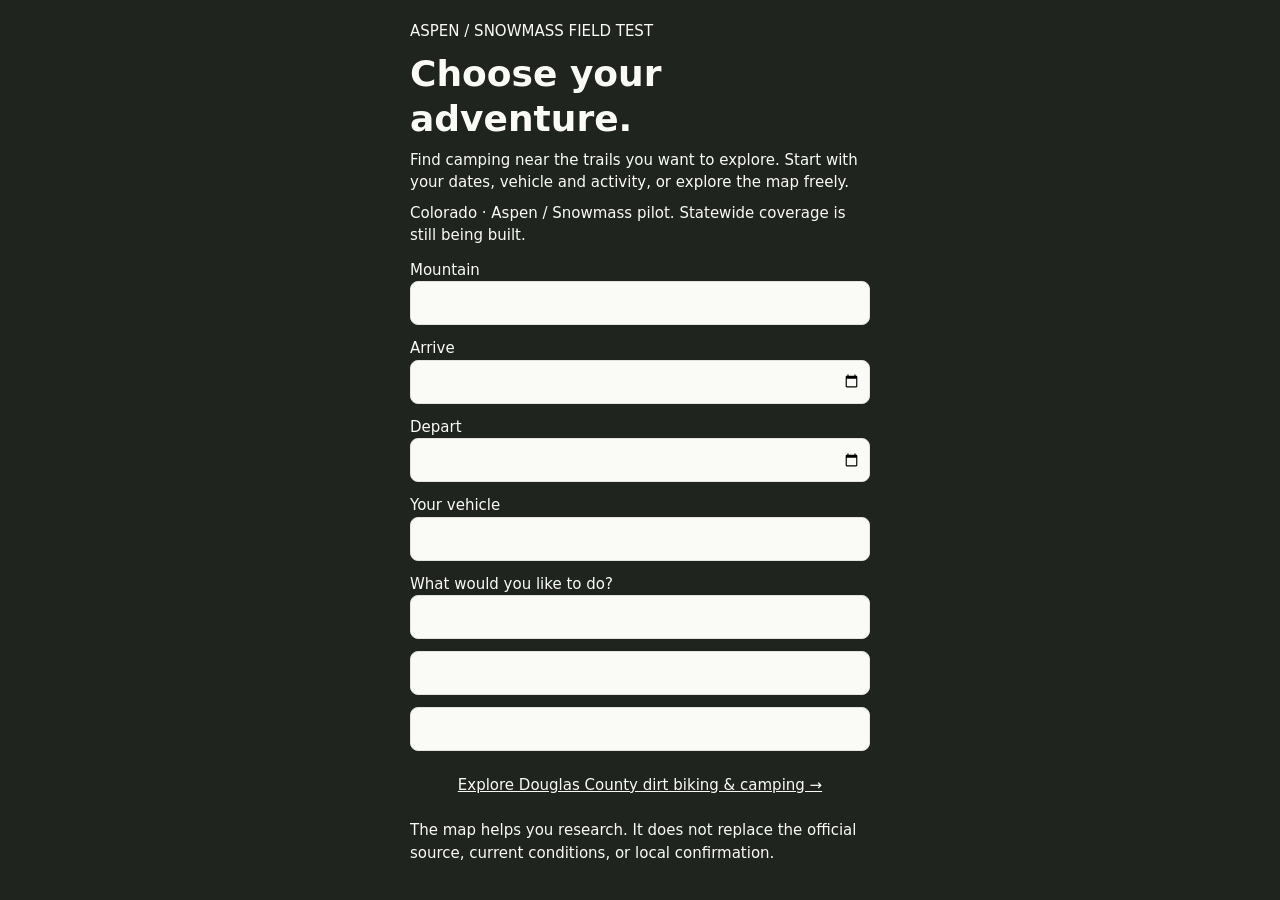
==== commit 8cf9cc91: "refactor: move Aspen onto the shared shell" ====
--- a/v2/index.html
+++ b/v2/index.html
@@ -1,68 +1,12 @@
 <!doctype html>
 <html lang="en"><head>
 <meta charset="utf-8"><meta name="viewport" content="width=device-width,initial-scale=1,viewport-fit=cover">
-<meta name="description" content="Find an overnight plan near Aspen Snowmass. Compare vehicle access, seasonal restrictions and room backups on a satellite map.">
 <meta name="robots" content="noindex,nofollow"><meta name="theme-color" content="#20241e">
-<title>ohvernight v2 — Stay close. Know before you go.</title><link rel="icon" type="image/png" sizes="32x32" href="./favicon.png"><link rel="icon" type="image/svg+xml" sizes="any" href="./favicon.svg">
-<link rel="stylesheet" href="./vendor/leaflet.css"><link rel="stylesheet" href="./styles.css?v=adventure-20260926">
-</head><body>
-<main id="app">
-<section id="landing" class="landing" aria-labelledby="landing-title">
-<div class="landing-card">
-<a class="landing-brand" href="./" aria-label="ohvernight home"><img src="./assets/logo-mark.svg" width="42" height="42" alt="">ohvernight</a>
-<span class="eyebrow">ASPEN / SNOWMASS FIELD TEST</span>
-<h1 id="landing-title">Choose your adventure.</h1>
-<p class="landing-lead">Find camping near the trails you want to explore. Start with your dates, vehicle and activity, or explore the map freely.</p>
-<p class="landing-note">Colorado · Aspen / Snowmass pilot. Statewide coverage is still being built.</p>
-<form id="landing-trip-form" class="landing-form">
-<label>Mountain<select id="landing-resort"><option value="aspen">Aspen Mountain</option><option value="highlands">Aspen Highlands</option><option value="buttermilk">Buttermilk</option><option value="snowmass">Snowmass</option></select></label>
-<div class="date-fields"><label>Arrive<input id="landing-arrive" type="date" required></label><label>Depart<input id="landing-depart" type="date" required></label></div>
-<label>Your vehicle<select id="landing-vehicle"><option value="passenger_car">Passenger car / SUV</option><option value="high_clearance">High-clearance vehicle</option><option value="motorhome">Motorhome / RV</option></select></label>
-<label>What would you like to do?<select id="landing-activity"><option value="">Just find an overnight stay</option></select></label>
-<p id="landing-error" class="error" role="alert" hidden></p><button class="primary" type="submit">Find my adventure →</button>
-</form>
-<button id="landing-explore" class="landing-secondary" type="button">Explore the open map</button>
-<p class="landing-note"><a href="./regions/douglas-co/">Explore Douglas County dirt biking & camping →</a> · field-test edition</p>
-<p class="landing-note">The map helps you research. It does not replace the official source, current conditions, or local confirmation.</p>
-</div>
-</section>
-<div id="map" aria-label="Interactive map of overnight options near Aspen Snowmass"></div>
-<dialog id="adventure-dialog" aria-labelledby="adventure-title"><header><h1 id="adventure-title">Camping near your activity</h1><button id="close-adventure" class="close" type="button" aria-label="Close adventure results">×</button></header><p id="adventure-summary" role="status"></p><p class="muted">Research suggestions, not verified itineraries. Camping date and vehicle conflicts are shown. Trail use dates, closures and connecting access still need review. Distances are straight-line to mapped segments, not trailheads.</p><div id="adventure-results"></div><button id="change-adventure" class="primary" type="button">Change my adventure</button></dialog>
-<header class="topbar"><a class="brand" href="./" aria-label="ohvernight home"><img class="brand-mark" src="./assets/logo-mark.svg" width="32" height="32" alt="">ohvernight<span class="beta">FIELD TEST</span></a><div class="topbar-actions"><button id="back-planner" class="back-button" type="button">Plan a trip</button><button id="edit-trip" class="trip-button" aria-haspopup="dialog"><span id="trip-caption">Aspen Mountain · Jan 15–17</span><span class="edit-label">Edit trip ↗</span></button></div></header>
-<div class="map-tools" aria-label="Map controls"><div class="basemaps"><button id="satellite" aria-pressed="true">Satellite</button><button id="terrain" aria-pressed="false">Topo</button></div><button id="fit" aria-label="Fit all locations on map">Fit area</button><button id="zoom-in" aria-label="Zoom in">+</button><button id="zoom-out" aria-label="Zoom out">−</button></div>
-<p id="map-status" class="map-status" role="status" hidden></p>
-<button id="open-layers" class="back-button layers-button" type="button" aria-haspopup="dialog">Layers & legend</button>
-<button id="open-trails" class="back-button trails-button" type="button" aria-haspopup="dialog">Find trails</button>
-<dialog id="trail-browser" aria-labelledby="trail-browser-title">
-<header><h1 id="trail-browser-title">Find a trail</h1><button id="close-trails" class="close" type="button" aria-label="Close trail search">×</button></header>
-<p class="muted">Aspen-area Forest Service trails. Search here without hiding any map layers.</p>
-<label>Trail name or number<input id="trail-query" type="search" placeholder="Try Snowmass" autocomplete="off"></label>
-<label>Activity<select id="trail-activity"><option value="">All activities</option></select></label>
-<p class="muted">Activity matches have a published managed or accepted use record. Dates, restrictions and current access still need checking.</p>
-<p id="trail-results-count" role="status"></p><div id="trail-results"></div>
-</dialog>
-<dialog id="map-legend" class="map-legend" aria-labelledby="legend-title">
-<div class="legend-heading"><div><span class="eyebrow">OPEN MAP</span><h2 id="legend-title">Layers & legend</h2></div><button id="legend-close" type="button" aria-label="Close layers">×</button></div>
-<div id="legend-content">
-<p class="legend-intro">Turn layers on or off. Colors explain what the map can tell you; they do not prove a place is legal to camp.</p>
-<p class="legend-intro">All layers start on. Dates and vehicle choices do not hide map features. Tap a road or shaded area to learn more.</p>
-<div id="legend-layers"></div>
-<p id="layer-trip-status" class="legend-status"></p>
-<p id="inventory-status" class="legend-status"></p>
-</div>
-</dialog>
-<section id="sheet" class="sheet" aria-label="Overnight trip planner">
-<div class="sheet-header"><button id="sheet-toggle" class="sheet-toggle" aria-expanded="false"><span class="handle" aria-hidden="true"></span><span class="eyebrow">ASPEN / SNOWMASS</span><span class="sheet-title">Find your overnight.<span id="sheet-action">Expand ↑</span></span></button><p id="results-summary" role="status">Loading sourced places…</p></div>
-<div class="sheet-body">
-<div id="trip-insight" class="insight"></div>
-<details id="source-health" class="source-health" open><summary>What has been checked?</summary><div id="source-health-content"></div></details>
-<nav class="filters" aria-label="Stay type"><button data-kind="all" aria-pressed="true">All</button><button data-kind="campground" aria-pressed="false">Campgrounds</button><button data-kind="dispersed" aria-pressed="false">Dispersed</button><button data-kind="lodging" aria-pressed="false">Rooms</button></nav>
-<label class="check"><input id="show-conflicts" type="checkbox" checked> Include date / vehicle / stay-limit conflicts</label>
-<section id="saved-plan" class="saved-plan" aria-label="Your saved plan"></section>
-<div id="list" aria-label="Overnight locations"></div>
-<section id="detail" class="detail" aria-live="polite"></section>
-<footer><p>Availability is not checked. Satellite imagery does not show current snow or road conditions. List filters affect the list only; map layers have their own switches.</p><details><summary>Data & credits</summary><p>Imagery / topo: <a href="https://www.usgs.gov/programs/national-geospatial-program/national-map" target="_blank" rel="noopener noreferrer">USGS The National Map</a>. Location geometry: <a href="https://www.openstreetmap.org/copyright" target="_blank" rel="noopener noreferrer">© OpenStreetMap contributors</a>, ODbL.</p><p><a href="./overnight-options.json" download>Location data</a> · <a href="./map-data.json" download>Map source data</a> · <a href="./map-data-v2.json" download>Research data</a></p><p>Research areas are dated screening results, not campsite approvals. Camping assumes sleeping inside your vehicle; rooms are separate backups.</p></details></footer>
-</div></section>
-<dialog id="trip-dialog" aria-labelledby="trip-title"><form id="trip-form"><header><div><span class="eyebrow">MAKE IT YOUR TRIP</span><h1 id="trip-title">Where are you headed?</h1></div><button id="close-trip" type="button" class="close" aria-label="Close trip settings">×</button></header><label>Mountain<select id="resort"><option value="aspen">Aspen Mountain</option><option value="highlands">Aspen Highlands</option><option value="buttermilk">Buttermilk</option><option value="snowmass">Snowmass</option></select></label><div class="date-fields"><label>Arrive<input id="arrive" type="date" value="2027-01-15" required></label><label>Depart<input id="depart" type="date" value="2027-01-17" required></label></div><label>Your vehicle<select id="vehicle"><option value="passenger_car">Passenger car / SUV</option><option value="high_clearance">High-clearance vehicle</option><option value="motorhome">Motorhome / RV</option></select></label><p class="muted">We check mapped vehicle seasons and published setup requirements. Current snow, availability and overnight permission still need confirmation.</p><p id="trip-error" class="error" role="alert" hidden></p><button class="primary" type="submit">Update my trip →</button></form></dialog>
-<noscript><p class="map-status">JavaScript is required to load places and evaluate your trip.</p></noscript>
-</main><script src="./vendor/leaflet.js"></script><script src="./trip-rules.js"></script><script src="./trust.js?v=ridb-20260925"></script><script src="./map-layers.js?v=trails-20260925"></script><script src="./trail-discovery.js?v=adventure-20260926"></script><script src="./app.js?v=adventure-20260926"></script></body></html>
+<title>ohvernight — Explore</title><link rel="icon" href="./favicon.svg">
+<link rel="stylesheet" href="./vendor/leaflet.css"><link rel="stylesheet" href="./explore/explore.css">
+</head><body><main id="app"></main><noscript>JavaScript is required to load places and evaluate your trip.</noscript>
+<script src="./vendor/leaflet.js"></script><script src="./trip-rules.js"></script><script src="./trust.js"></script><script src="./trail-discovery.js"></script>
+<script src="./explore/transport.js"></script><script src="./explore/layer-registry.js"></script><script src="./explore/region-loader.js"></script>
+<script src="./explore/map-adapter.js"></script><script src="./explore/evidence.js"></script><script src="./explore/land-style.js"></script>
+<script src="./explore/sheet.js"></script><script src="./explore/drawer.js"></script><script src="./explore/capabilities.js"></script><script src="./explore/shell.js"></script><script src="./app.js"></script>
+</body></html>
--- a/v2/explore/explore.css
+++ b/v2/explore/explore.css
@@ -0,0 +1,24 @@
+.explore-root{--ink:#24271f;--muted:#666c60;--line:#e2e4dc;--paper:#fafbf6;position:fixed;inset:0;font:15px/1.5 system-ui,sans-serif;color:var(--ink);overflow:hidden}
+.explore-root *{box-sizing:border-box}.explore-root [hidden]{display:none!important}
+.explore-root button,.explore-root input,.explore-root select,.explore-root textarea{font:inherit;color:inherit;min-height:44px;min-width:44px;max-width:100%;border:1px solid var(--line);border-radius:8px;background:var(--paper)}
+.explore-root button{padding:8px;cursor:pointer}.explore-root a{color:inherit}.explore-root :focus-visible{outline:3px solid #567824;outline-offset:2px}
+.explore-root p{margin:8px 0}.explore-root h1,.explore-root h2,.explore-root h3{margin:8px 0;line-height:1.25}.explore-root h1{font-size:22px}.explore-root h2{font-size:18px}.explore-root h3{font-size:16px}
+.explore-map{position:absolute;inset:0;background:#343e30;z-index:0}
+.explore-topbar{position:absolute;inset:4px 8px auto;display:flex;gap:4px;align-items:center;justify-content:space-between;z-index:500;pointer-events:none;height:44px}
+.explore-topbar>*{pointer-events:auto}.explore-region{display:block;max-width:calc(100% - 136px);text-overflow:ellipsis;overflow:hidden;white-space:nowrap;color:var(--paper);text-shadow:0 1px 4px #000;pointer-events:none}
+.explore-topbar nav{display:flex;gap:4px}.explore-tools{position:absolute;right:8px;top:56px;display:flex;gap:4px;z-index:500}.explore-tools button{font-size:12px}.explore-tools button[aria-pressed=true]{background:#d5f780}
+.explore-sheet{position:absolute;z-index:500;bottom:0;left:0;right:0;height:64px;background:var(--paper);border-radius:16px 16px 0 0;display:flex;flex-direction:column;overflow:hidden;transition:height .15s}
+.explore-sheet.expanded{height:75dvh}.explore-sheet-header{flex:none;padding:4px 12px;height:64px;border-bottom:1px solid var(--line)}.explore-sheet-toggle{width:100%;text-align:left;font-weight:650;border:0!important;padding:0!important;height:44px;background:transparent!important}.explore-summary{font-size:11px;margin:0!important;color:var(--muted);white-space:nowrap;text-overflow:ellipsis;overflow:hidden}
+.explore-sheet-body{padding:12px;overflow:auto;overscroll-behavior:contain;touch-action:pan-y;overflow-wrap:anywhere}.explore-sheet:not(.expanded) .explore-sheet-body{visibility:hidden}
+.explore-drawer{position:absolute;bottom:0;left:0;right:0;z-index:600;max-height:60dvh;background:var(--paper);border-radius:16px 16px 0 0;overflow:auto;overscroll-behavior:contain;touch-action:pan-y;padding:12px;overflow-wrap:anywhere}
+.explore-heading{position:sticky;top:-12px;display:flex;align-items:center;justify-content:space-between;gap:8px;background:var(--paper);z-index:2;min-height:44px}.explore-heading button{flex:none}
+.explore-layer{border-top:1px solid var(--line);padding:8px 0}.explore-layer label{display:flex;gap:8px;align-items:center;min-height:44px}.explore-layer input{width:44px;height:44px;flex:none;accent-color:#567824}.explore-layer p{font-size:12px;color:var(--muted)}.explore-layer-actions{display:flex;gap:8px;align-items:center}.explore-layer-state{font-size:12px}
+.explore-dialog{position:fixed;inset:0;margin:auto;max-height:75dvh;width:min(560px,calc(100vw - 24px));border:0;border-radius:16px;padding:12px;background:var(--paper);color:var(--ink);overflow:auto;overscroll-behavior:contain;touch-action:pan-y;overflow-wrap:anywhere}
+.explore-dialog::backdrop{background:#17201099}.explore-dialog .explore-heading{top:-12px}.explore-dialog a,.explore-sheet-body a{display:inline-flex;align-items:center;min-height:44px;min-width:44px;padding:4px 0}.explore-dialog label{display:block;margin:8px 0}.explore-dialog input,.explore-dialog select,.explore-dialog textarea{display:block;width:100%;padding:8px}.explore-result{display:block;width:100%;text-align:left;margin:8px 0}.explore-result small{display:block;font-size:12px;color:var(--muted)}
+.explore-banner{position:absolute;z-index:501;top:104px;left:8px;right:8px;display:flex;align-items:center;gap:4px;background:var(--paper);height:44px;padding-left:8px;font-size:12px}.explore-banner span{overflow:hidden;text-overflow:ellipsis;white-space:nowrap;flex:1}.explore-banner button{flex:none}
+.explore-pin{border:0;background:transparent}.explore-pin .pin-badge{display:grid;place-items:center;min-width:44px;min-height:44px;border-radius:50%;background:var(--paper);color:var(--ink);border:2px solid white;font-weight:700}
+.explore-root .leaflet-control-attribution{font-size:9px;max-width:100vw}.explore-root .leaflet-bottom{bottom:64px}.explore-root .leaflet-control-scale{margin-left:8px!important}
+@media(min-width:768px){.explore-sheet{left:8px;right:auto;bottom:8px;width:280px;border-radius:12px}.explore-sheet.expanded{width:340px;height:75dvh}.explore-drawer{left:auto;right:8px;top:108px;bottom:8px;width:360px;max-height:none;border-radius:12px}.explore-root .leaflet-bottom{bottom:0}}
+@media(prefers-reduced-motion:reduce){.explore-root *{transition:none!important;animation:none!important;scroll-behavior:auto!important}}
+body{margin:0}.explore-sheet-body label{display:flex;gap:8px;align-items:center}.explore-sheet-body nav{display:flex;flex-wrap:wrap;gap:4px}.explore-sheet-body nav button[aria-pressed=true]{background:#d5f780}
+.explore-landing{position:absolute;inset:0;z-index:800;background:#20241e;color:var(--paper);overflow:auto;overscroll-behavior:contain;padding:20px;touch-action:pan-y}.explore-landing-card{max-width:460px;margin:auto}.explore-landing-card h1{font-size:36px}.explore-landing label{display:block;margin:12px 0}.explore-landing input,.explore-landing select{display:block;width:100%;padding:8px}.explore-landing button,.explore-landing a{display:flex;align-items:center;justify-content:center;min-height:44px;width:100%;margin:12px 0}
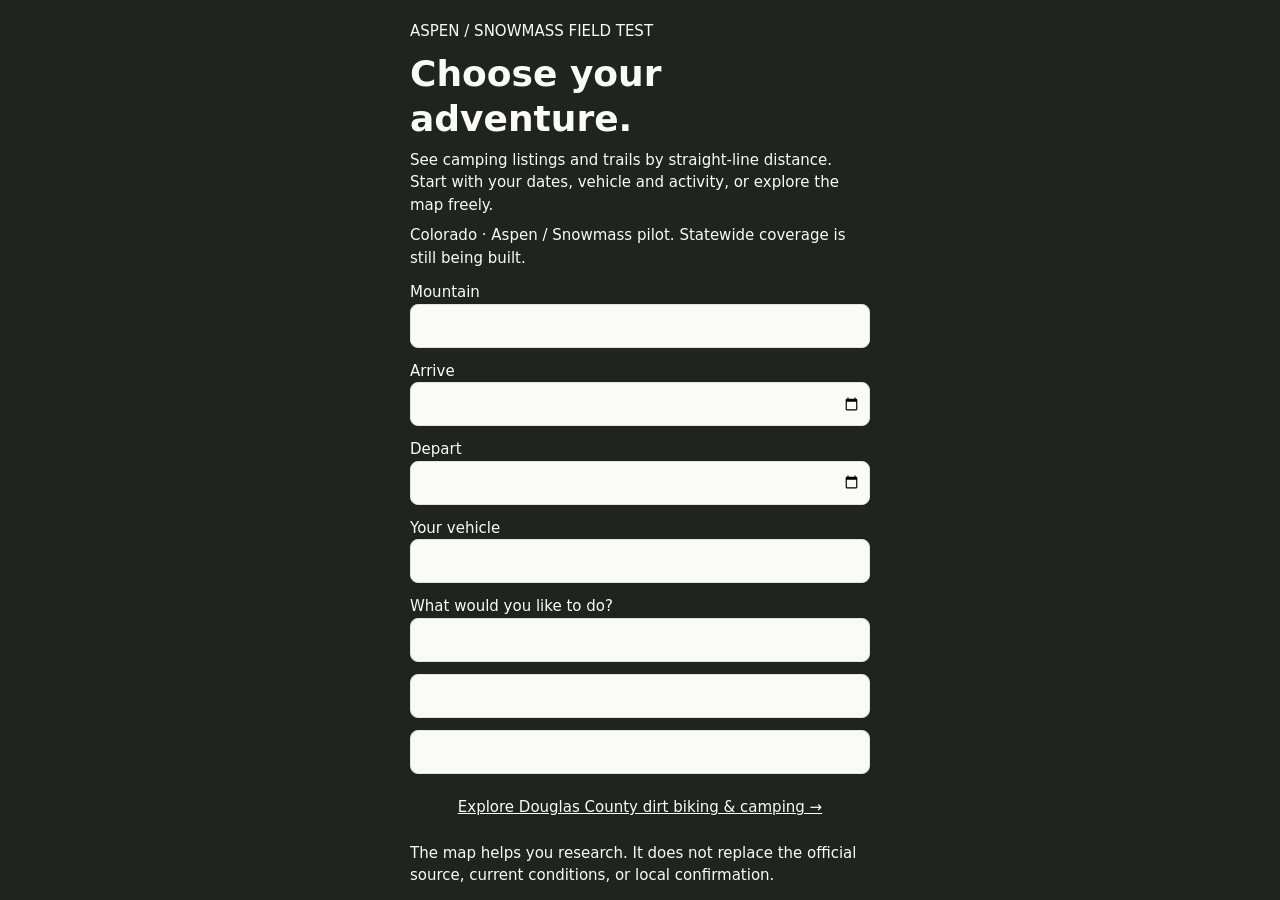
==== commit ed1f500b: "docs: outline design-tooling upgrade proposal (checkpoint) Co-Authored-By: Claude Opus 5.5 <noreply@" ====
--- a/v2/index.html
+++ b/v2/index.html
@@ -4,9 +4,9 @@
 <meta name="robots" content="noindex,nofollow"><meta name="theme-color" content="#20241e">
 <title>ohvernight — Explore</title><link rel="icon" href="./favicon.svg">
 <link rel="stylesheet" href="./vendor/leaflet.css"><link rel="stylesheet" href="./explore/explore.css">
-</head><body><main id="app"></main><noscript>JavaScript is required to load places and evaluate your trip.</noscript>
+</head><body><main id="app" data-default-region="aspen"></main><noscript>JavaScript is required to load places and evaluate your trip.</noscript>
 <script src="./vendor/leaflet.js"></script><script src="./trip-rules.js"></script><script src="./trust.js"></script><script src="./trail-discovery.js"></script>
 <script src="./explore/transport.js"></script><script src="./explore/layer-registry.js"></script><script src="./explore/region-loader.js"></script>
 <script src="./explore/map-adapter.js"></script><script src="./explore/evidence.js"></script><script src="./explore/land-style.js"></script>
-<script src="./explore/sheet.js"></script><script src="./explore/drawer.js"></script><script src="./explore/capabilities.js"></script><script src="./explore/shell.js"></script><script src="./app.js"></script>
+<script src="./explore/sheet.js"></script><script src="./explore/drawer.js"></script><script src="./explore/trail-seasons.js"></script><script src="./explore/browse.js"></script><script src="./explore/capabilities.js"></script><script src="./explore/shell.js"></script><script src="./app.js"></script>
 </body></html>
--- a/v2/explore/explore.css
+++ b/v2/explore/explore.css
@@ -1,24 +1,61 @@
-.explore-root{--ink:#24271f;--muted:#666c60;--line:#e2e4dc;--paper:#fafbf6;position:fixed;inset:0;font:15px/1.5 system-ui,sans-serif;color:var(--ink);overflow:hidden}
+.explore-root{--ink:#24271f;--muted:#666c60;--line:#e2e4dc;--paper:#fafbf6;--safe-top:var(--test-safe-top,env(safe-area-inset-top,0px));--safe-right:var(--test-safe-right,env(safe-area-inset-right,0px));--safe-bottom:var(--test-safe-bottom,env(safe-area-inset-bottom,0px));--safe-left:var(--test-safe-left,env(safe-area-inset-left,0px));--usable-height:calc(var(--viewport-height,100dvh) - var(--safe-top) - var(--safe-bottom));position:fixed;top:var(--viewport-top,0px);left:0;right:0;height:var(--viewport-height,100dvh);font:15px/1.5 system-ui,sans-serif;color:var(--ink);overflow:hidden}
 .explore-root *{box-sizing:border-box}.explore-root [hidden]{display:none!important}
 .explore-root button,.explore-root input,.explore-root select,.explore-root textarea{font:inherit;color:inherit;min-height:44px;min-width:44px;max-width:100%;border:1px solid var(--line);border-radius:8px;background:var(--paper)}
 .explore-root button{padding:8px;cursor:pointer}.explore-root a{color:inherit}.explore-root :focus-visible{outline:3px solid #567824;outline-offset:2px}
 .explore-root p{margin:8px 0}.explore-root h1,.explore-root h2,.explore-root h3{margin:8px 0;line-height:1.25}.explore-root h1{font-size:22px}.explore-root h2{font-size:18px}.explore-root h3{font-size:16px}
 .explore-map{position:absolute;inset:0;background:#343e30;z-index:0}
-.explore-topbar{position:absolute;inset:4px 8px auto;display:flex;gap:4px;align-items:center;justify-content:space-between;z-index:500;pointer-events:none;height:44px}
+.explore-topbar{position:absolute;inset:calc(var(--safe-top) + 4px) calc(var(--safe-right) + 8px) auto calc(var(--safe-left) + 8px);display:flex;gap:4px;align-items:center;justify-content:space-between;z-index:500;pointer-events:none;height:44px}
 .explore-topbar>*{pointer-events:auto}.explore-region{display:block;max-width:calc(100% - 136px);text-overflow:ellipsis;overflow:hidden;white-space:nowrap;color:var(--paper);text-shadow:0 1px 4px #000;pointer-events:none}
-.explore-topbar nav{display:flex;gap:4px}.explore-tools{position:absolute;right:8px;top:56px;display:flex;gap:4px;z-index:500}.explore-tools button{font-size:12px}.explore-tools button[aria-pressed=true]{background:#d5f780}
-.explore-sheet{position:absolute;z-index:500;bottom:0;left:0;right:0;height:64px;background:var(--paper);border-radius:16px 16px 0 0;display:flex;flex-direction:column;overflow:hidden;transition:height .15s}
-.explore-sheet.expanded{height:75dvh}.explore-sheet-header{flex:none;padding:4px 12px;height:64px;border-bottom:1px solid var(--line)}.explore-sheet-toggle{width:100%;text-align:left;font-weight:650;border:0!important;padding:0!important;height:44px;background:transparent!important}.explore-summary{font-size:11px;margin:0!important;color:var(--muted);white-space:nowrap;text-overflow:ellipsis;overflow:hidden}
+.explore-topbar nav{display:flex;gap:4px}.explore-tools{position:absolute;right:calc(var(--safe-right) + 8px);top:calc(var(--safe-top) + 56px);display:flex;gap:4px;z-index:500}.explore-tools button{font-size:12px}.explore-tools button[aria-pressed=true]{background:#d5f780}
+.explore-sheet{position:absolute;z-index:500;bottom:var(--safe-bottom);left:var(--safe-left);right:var(--safe-right);height:64px;background:var(--paper);border-radius:16px 16px 0 0;display:flex;flex-direction:column;overflow:hidden;transition:height .15s}
+.explore-sheet[data-state=half]{height:calc(var(--usable-height)*.4)}.explore-sheet[data-state=expanded]{height:calc(var(--usable-height)*.75)}.explore-sheet-header{touch-action:none;flex:none;padding:4px 12px;height:64px;border-bottom:1px solid var(--line)}.explore-sheet-toggle::before{content:"";display:block;width:32px;height:4px;border-radius:4px;background:#b8bdb1;margin:0 auto 4px}.explore-sheet-toggle{width:100%;text-align:left;font-weight:650;border:0!important;padding:0!important;height:44px;background:transparent!important}.explore-summary{font-size:11px;margin:0!important;color:var(--muted);white-space:nowrap;text-overflow:ellipsis;overflow:hidden}
 .explore-sheet-body{padding:12px;overflow:auto;overscroll-behavior:contain;touch-action:pan-y;overflow-wrap:anywhere}.explore-sheet:not(.expanded) .explore-sheet-body{visibility:hidden}
-.explore-drawer{position:absolute;bottom:0;left:0;right:0;z-index:600;max-height:60dvh;background:var(--paper);border-radius:16px 16px 0 0;overflow:auto;overscroll-behavior:contain;touch-action:pan-y;padding:12px;overflow-wrap:anywhere}
+.explore-drawer{position:absolute;bottom:var(--safe-bottom);left:var(--safe-left);right:var(--safe-right);z-index:600;max-height:calc(var(--usable-height)*.42);background:var(--paper);border-radius:16px 16px 0 0;overflow:auto;overscroll-behavior:contain;touch-action:pan-y;padding:12px;overflow-wrap:anywhere}
 .explore-heading{position:sticky;top:-12px;display:flex;align-items:center;justify-content:space-between;gap:8px;background:var(--paper);z-index:2;min-height:44px}.explore-heading button{flex:none}
 .explore-layer{border-top:1px solid var(--line);padding:8px 0}.explore-layer label{display:flex;gap:8px;align-items:center;min-height:44px}.explore-layer input{width:44px;height:44px;flex:none;accent-color:#567824}.explore-layer p{font-size:12px;color:var(--muted)}.explore-layer-actions{display:flex;gap:8px;align-items:center}.explore-layer-state{font-size:12px}
-.explore-dialog{position:fixed;inset:0;margin:auto;max-height:75dvh;width:min(560px,calc(100vw - 24px));border:0;border-radius:16px;padding:12px;background:var(--paper);color:var(--ink);overflow:auto;overscroll-behavior:contain;touch-action:pan-y;overflow-wrap:anywhere}
+.explore-dialog{position:fixed;inset:calc(var(--viewport-top,0px) + var(--safe-top) + 12px) calc(var(--safe-right) + 12px) auto calc(var(--safe-left) + 12px);margin:auto;max-height:calc(var(--usable-height)*.75);width:min(560px,calc(100vw - var(--safe-left) - var(--safe-right) - 24px));border:0;border-radius:16px;padding:12px;background:var(--paper);color:var(--ink);overflow:auto;overscroll-behavior:contain;touch-action:pan-y;overflow-wrap:anywhere}
 .explore-dialog::backdrop{background:#17201099}.explore-dialog .explore-heading{top:-12px}.explore-dialog a,.explore-sheet-body a{display:inline-flex;align-items:center;min-height:44px;min-width:44px;padding:4px 0}.explore-dialog label{display:block;margin:8px 0}.explore-dialog input,.explore-dialog select,.explore-dialog textarea{display:block;width:100%;padding:8px}.explore-result{display:block;width:100%;text-align:left;margin:8px 0}.explore-result small{display:block;font-size:12px;color:var(--muted)}
-.explore-banner{position:absolute;z-index:501;top:104px;left:8px;right:8px;display:flex;align-items:center;gap:4px;background:var(--paper);height:44px;padding-left:8px;font-size:12px}.explore-banner span{overflow:hidden;text-overflow:ellipsis;white-space:nowrap;flex:1}.explore-banner button{flex:none}
+.explore-banner{position:absolute;z-index:501;top:calc(var(--safe-top) + 104px);left:calc(var(--safe-left) + 8px);right:calc(var(--safe-right) + 8px);display:flex;align-items:center;gap:4px;background:var(--paper);height:44px;padding-left:8px;font-size:12px}.explore-banner span{overflow:hidden;text-overflow:ellipsis;white-space:nowrap;flex:1}.explore-banner button{flex:none}
 .explore-pin{border:0;background:transparent}.explore-pin .pin-badge{display:grid;place-items:center;min-width:44px;min-height:44px;border-radius:50%;background:var(--paper);color:var(--ink);border:2px solid white;font-weight:700}
-.explore-root .leaflet-control-attribution{font-size:9px;max-width:100vw}.explore-root .leaflet-bottom{bottom:64px}.explore-root .leaflet-control-scale{margin-left:8px!important}
-@media(min-width:768px){.explore-sheet{left:8px;right:auto;bottom:8px;width:280px;border-radius:12px}.explore-sheet.expanded{width:340px;height:75dvh}.explore-drawer{left:auto;right:8px;top:108px;bottom:8px;width:360px;max-height:none;border-radius:12px}.explore-root .leaflet-bottom{bottom:0}}
+.explore-root .leaflet-control-attribution{font-size:9px;max-width:100vw}.explore-root .leaflet-bottom{bottom:calc(64px + var(--safe-bottom))}.explore-root .leaflet-control-scale{margin-left:8px!important}
+@media(min-width:768px){.explore-sheet{left:calc(var(--safe-left) + 8px);right:auto;bottom:calc(var(--safe-bottom) + 8px);width:280px;border-radius:12px}.explore-sheet.expanded{width:340px;height:calc(var(--usable-height)*.75)}.explore-drawer{left:auto;right:calc(var(--safe-right) + 8px);top:calc(var(--safe-top) + 108px);bottom:calc(var(--safe-bottom) + 8px);width:360px;max-height:none;border-radius:12px}.explore-root .leaflet-bottom{bottom:var(--safe-bottom)}}
 @media(prefers-reduced-motion:reduce){.explore-root *{transition:none!important;animation:none!important;scroll-behavior:auto!important}}
 body{margin:0}.explore-sheet-body label{display:flex;gap:8px;align-items:center}.explore-sheet-body nav{display:flex;flex-wrap:wrap;gap:4px}.explore-sheet-body nav button[aria-pressed=true]{background:#d5f780}
-.explore-landing{position:absolute;inset:0;z-index:800;background:#20241e;color:var(--paper);overflow:auto;overscroll-behavior:contain;padding:20px;touch-action:pan-y}.explore-landing-card{max-width:460px;margin:auto}.explore-landing-card h1{font-size:36px}.explore-landing label{display:block;margin:12px 0}.explore-landing input,.explore-landing select{display:block;width:100%;padding:8px}.explore-landing button,.explore-landing a{display:flex;align-items:center;justify-content:center;min-height:44px;width:100%;margin:12px 0}
+.explore-landing{position:absolute;inset:0;z-index:800;background:#20241e;color:var(--paper);overflow:auto;overscroll-behavior:contain;padding:calc(20px + var(--safe-top)) calc(20px + var(--safe-right)) calc(20px + var(--safe-bottom)) calc(20px + var(--safe-left));touch-action:pan-y}.explore-landing-card{max-width:460px;margin:auto}.explore-landing-card h1{font-size:36px}.explore-landing label{display:block;margin:12px 0}.explore-landing input,.explore-landing select{display:block;width:100%;padding:8px}.explore-landing button,.explore-landing a{display:flex;align-items:center;justify-content:center;min-height:44px;width:100%;margin:12px 0}
+
+.explore-root summary{min-height:44px;min-width:44px;cursor:pointer}
+.explore-dialog a,.explore-sheet-body a{display:inline-flex;align-items:center;min-height:44px;min-width:44px}
+
+.explore-filters{border-bottom:1px solid var(--line);padding:4px 0 8px}.explore-filters label{display:block;margin:8px 0}.explore-filters input,.explore-filters select{display:block;width:100%;padding:8px}.explore-filters nav{display:flex;flex-wrap:wrap;gap:4px}.explore-filters input[type=checkbox]{display:inline-block;width:44px}.explore-sheet-body #explore-detail-back{position:sticky;top:0;z-index:2}
+
+.explore-pin.is-selected .pin-badge{box-shadow:0 0 0 3px #24271f,0 0 0 5px white}.explore-pin.is-selected{z-index:900!important}
+
+.explore-drawer .explore-heading{touch-action:none}.explore-drawer>p{font-size:12px;line-height:1.4;margin:6px 0}.explore-drawer .explore-heading::before{content:"";position:absolute;top:-6px;left:calc(50% - 16px);width:32px;height:4px;border-radius:4px;background:#b8bdb1}
+
+.explore-sheet.is-dragging,.explore-drawer.is-dragging{transition:none!important}.explore-detail-actions{display:flex;flex-wrap:wrap;gap:4px}.explore-detail-actions p{flex-basis:100%}@media(min-width:768px){.explore-sheet[data-state=half]{height:calc(var(--usable-height)*.4);width:340px}.explore-sheet[data-state=expanded]{height:calc(var(--usable-height)*.75);width:340px}}
+
+.explore-sheet.is-dragging .explore-sheet-body{visibility:visible}
+
+.explore-detail-heading{display:flex;align-items:center;gap:8px;position:sticky;top:0;background:var(--paper);z-index:2;min-height:44px}.explore-detail-heading h2{flex:1;margin:4px 0}.explore-detail-heading button{flex:none}
+
+.explore-map-label{pointer-events:none!important;max-width:180px;overflow:hidden;text-overflow:ellipsis;white-space:nowrap;border:0;background:#fafbf6de;color:#24271f;box-shadow:none;padding:2px 5px;font:11px/1.3 system-ui,sans-serif}.explore-map-label::before{display:none}
+
+.explore-tools,.explore-root button{touch-action:manipulation}
+
+.explore-pin{display:grid;place-items:center}.explore-pin .pin-badge{width:28px;height:28px;min-width:28px;min-height:28px;border:1.5px solid white;font-size:12px;box-shadow:0 1px 3px #0005}.explore-pin.is-selected .pin-badge{box-shadow:0 0 0 2px #24271f,0 0 0 4px white}.explore-result{margin:0;border:0!important;border-bottom:1px solid var(--line)!important;border-radius:0!important;padding:10px 4px!important;min-height:64px}.explore-result small{line-height:1.35}.explore-detail-actions p:first-child{font-size:12px;line-height:1.35;margin:4px 0}
+
+/* The handle stays fixed while the layer inventory scrolls independently. */
+.explore-drawer{display:flex;flex-direction:column;height:calc(var(--usable-height)*.42);max-height:none;overflow:hidden;padding:0;transition:height .15s}
+.explore-drawer[data-state=expanded]{height:calc(var(--usable-height)*.75)}.explore-drawer .explore-heading{flex:none;position:relative;top:0;margin:0;padding:12px;height:68px}
+.explore-drawer .explore-heading::before{top:6px}.explore-drawer-body{overflow:auto;overscroll-behavior:contain;touch-action:pan-y;padding:0 12px 12px;overflow-wrap:anywhere}
+.explore-drawer-body>p{font-size:12px;line-height:1.4;margin:6px 0}
+@media(min-width:768px){.explore-drawer{top:auto;bottom:calc(var(--safe-bottom) + 8px)}}
+
+.explore-root .leaflet-left{left:var(--safe-left)}.explore-root .leaflet-right{right:var(--safe-right)}
+/* Short landscape uses reachable side panels, independent of phone CSS width. */
+@media(orientation:landscape) and (max-height:500px){
+ .explore-sheet,.explore-sheet.expanded,.explore-sheet[data-state=half],.explore-sheet[data-state=expanded]{left:calc(var(--safe-left) + 8px);right:auto;bottom:calc(var(--safe-bottom) + 12px);width:min(320px,40vw);height:calc(var(--usable-height) - 120px);border-radius:12px}
+ .explore-sheet[data-state=collapsed]{height:64px;width:min(200px,40vw)}
+ .explore-drawer,.explore-drawer[data-state=expanded]{left:auto;right:calc(var(--safe-right) + 8px);bottom:calc(var(--safe-bottom) + 12px);width:min(320px,40vw);height:calc(var(--usable-height) - 120px);border-radius:12px}
+ .explore-root .leaflet-bottom{bottom:var(--safe-bottom)}
+}
